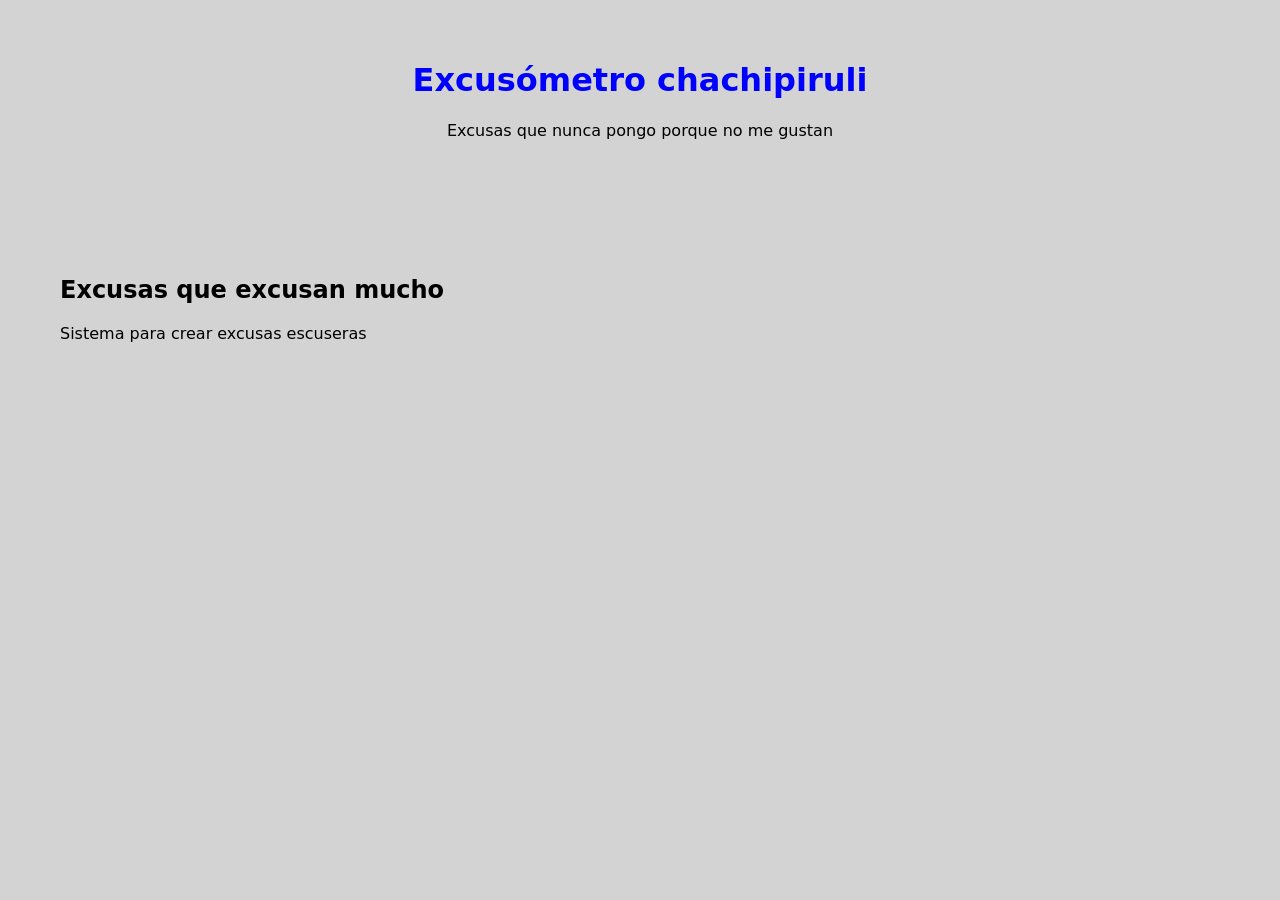
==== index.html @ 79a610bb "excusumetro chachipiruli" ====
<!DOCTYPE html>
<html lang="en">

<head>
    <meta charset="UTF-8">
    <meta name="viewport" content="width=device-width, initial-scale=1.0">
    <link rel="stylesheet" href="styles.css">
    <title>RuizUnai_Excusometro</title>
</head>

<body>
    <header>
        <h1>Excusómetro chachipiruli</h1>
        <p>Excusas que nunca pongo porque no me gustan</p>
    </header>

    <main>
        <h2>Excusas que excusan mucho</h2>
        <p>Sistema para crear excusas escuseras</p>
    </main>

</body>

</html>
---- styles.css ----
body {
    margin: 0;
    background-color: lightgray;
    font-family: system-ui, -apple-system, BlinkMacSystemFont, 'Segoe UI', Roboto, Oxygen, Ubuntu, Cantarell, 'Open Sans', 'Helvetica Neue', sans-serif;
}

h1 {
    color: blue;
}

header {
    padding: 40px;
    text-align: center;
}

main {
    padding: 60px;
}
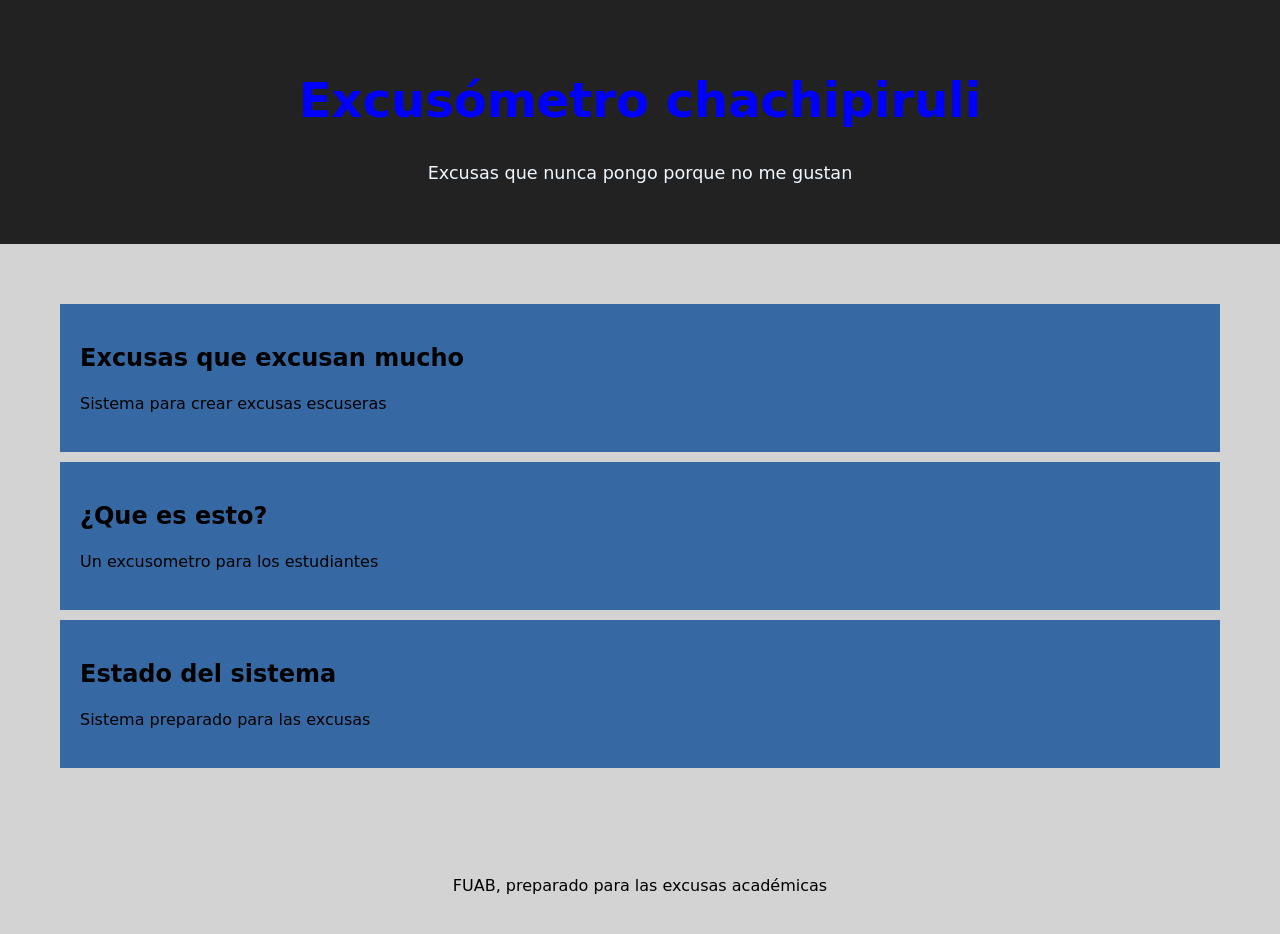
==== commit 3078a78b: "Actualización 21/09" ====
--- a/index.html
+++ b/index.html
@@ -4,6 +4,9 @@
 <head>
     <meta charset="UTF-8">
     <meta name="viewport" content="width=device-width, initial-scale=1.0">
+    <meta name="description" content="Sistema experimental para las excusas">
+    <meta name="keywords" content="excusas, detector, estudiantes, sistema, excusometro">
+    <link rel="shortcut icon" href="img/android-brands-solid-full.svg" type="image/x-icon">
     <link rel="stylesheet" href="styles.css">
     <title>RuizUnai_Excusometro</title>
 </head>
@@ -15,10 +18,25 @@
     </header>
 
     <main>
-        <h2>Excusas que excusan mucho</h2>
-        <p>Sistema para crear excusas escuseras</p>
+        <section>
+            <h2>Excusas que excusan mucho</h2>
+            <p>Sistema para crear excusas escuseras</p>
+        </section>
+
+        <section>
+            <h2>¿Que es esto?</h2>
+            <p>Un excusometro para los estudiantes</p>
+        </section>
+
+        <section>
+            <h2>Estado del sistema</h2>
+            <p>Sistema preparado para las excusas</p>
+        </section>
     </main>
 
+    <footer>
+        <p>FUAB, preparado para las excusas académicas</p>
+    </footer>
 </body>
 
 </html>
--- a/styles.css
+++ b/styles.css
@@ -6,13 +6,40 @@
 
 h1 {
     color: blue;
+    font-size: 3em;
+}
+
+h2{
+    font-size: 1.5rem;
+}
+
+p{
+    line-height: 1.5;
+}
+
+header p{
+    font-size: 1.1rem;
 }
 
 header {
     padding: 40px;
     text-align: center;
+    background-color: #222;
+    color: aliceblue;
 }
 
 main {
     padding: 60px;
+    margin: auto;
+}
+
+section{
+    background-color: rgb(54, 105, 164);
+    padding: 20px;
+    margin-bottom: 10px;
+}
+
+footer{
+    padding: 20px;
+    text-align: center;
 }
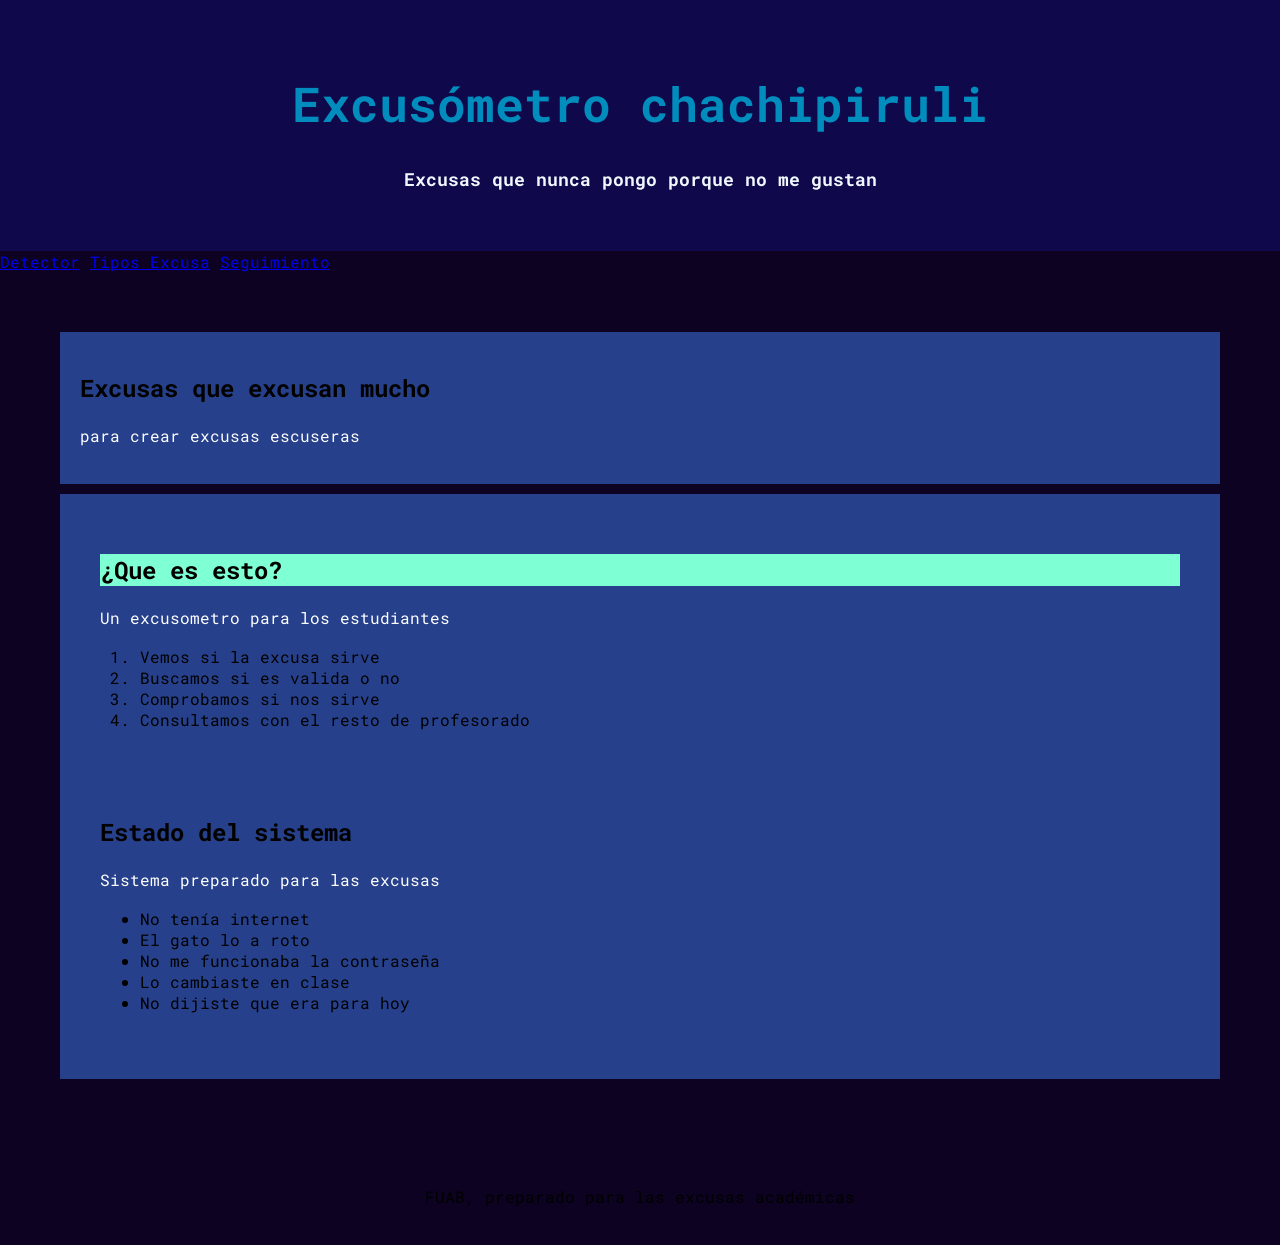
==== commit a749e0ba: "actualització 05/10" ====
--- a/index.html
+++ b/index.html
@@ -17,20 +17,40 @@
         <p>Excusas que nunca pongo porque no me gustan</p>
     </header>
 
+    <nav>
+        <a href="#">Detector</a>
+        <a href="#">Tipos Excusa</a>
+        <a href="#">Seguimiento</a>
+    </nav>
+
     <main>
         <section>
             <h2>Excusas que excusan mucho</h2>
-            <p>Sistema para crear excusas escuseras</p>
+            <p style="color: #FFFFFF"> para crear excusas escuseras</p>
         </section>
 
         <section>
-            <h2>¿Que es esto?</h2>
-            <p>Un excusometro para los estudiantes</p>
+            <section class="como">
+            <h2 id="QueEs">¿Que es esto?</h2>
+            <p style="color: #FFFFFF"> Un excusometro para los estudiantes</p>
+            <ol>
+                <li>Vemos si la excusa sirve</li>
+                <li>Buscamos si es valida o no</li>
+                <li>Comprobamos si nos sirve</li>
+                <li>Consultamos con el resto de profesorado</li>
+            </ol>
         </section>
 
         <section>
             <h2>Estado del sistema</h2>
-            <p>Sistema preparado para las excusas</p>
+            <p style="color: #FFFFFF;">Sistema preparado para las excusas</p>
+            <ul>
+                <li>No tenía internet</li>
+                <li>El gato lo a roto</li>
+                <li>No me funcionaba la contraseña</li>
+                <li>Lo cambiaste en clase</li>
+                <li>No dijiste que era para hoy</li>
+            </ul>
         </section>
     </main>
 
--- a/styles.css
+++ b/styles.css
@@ -1,11 +1,13 @@
+@import url('https://fonts.googleapis.com/css2?family=Roboto+Mono:ital,wght@0,100..700;1,100..700&display=swap');
+
 body {
     margin: 0;
-    background-color: lightgray;
-    font-family: system-ui, -apple-system, BlinkMacSystemFont, 'Segoe UI', Roboto, Oxygen, Ubuntu, Cantarell, 'Open Sans', 'Helvetica Neue', sans-serif;
+    background-color: #0D0221;
+     font-family: "Roboto Mono", monospace;
 }
 
 h1 {
-    color: blue;
+    color: #008DBD;
     font-size: 3em;
 }
 
@@ -19,12 +21,13 @@
 
 header p{
     font-size: 1.1rem;
+    font-weight: bold;
 }
 
 header {
     padding: 40px;
     text-align: center;
-    background-color: #222;
+    background-color: #0F084B;
     color: aliceblue;
 }
 
@@ -33,8 +36,12 @@
     margin: auto;
 }
 
+#QueEs{
+    background-color: aquamarine;
+}
+
 section{
-    background-color: rgb(54, 105, 164);
+    background-color: #26408B;
     padding: 20px;
     margin-bottom: 10px;
 }
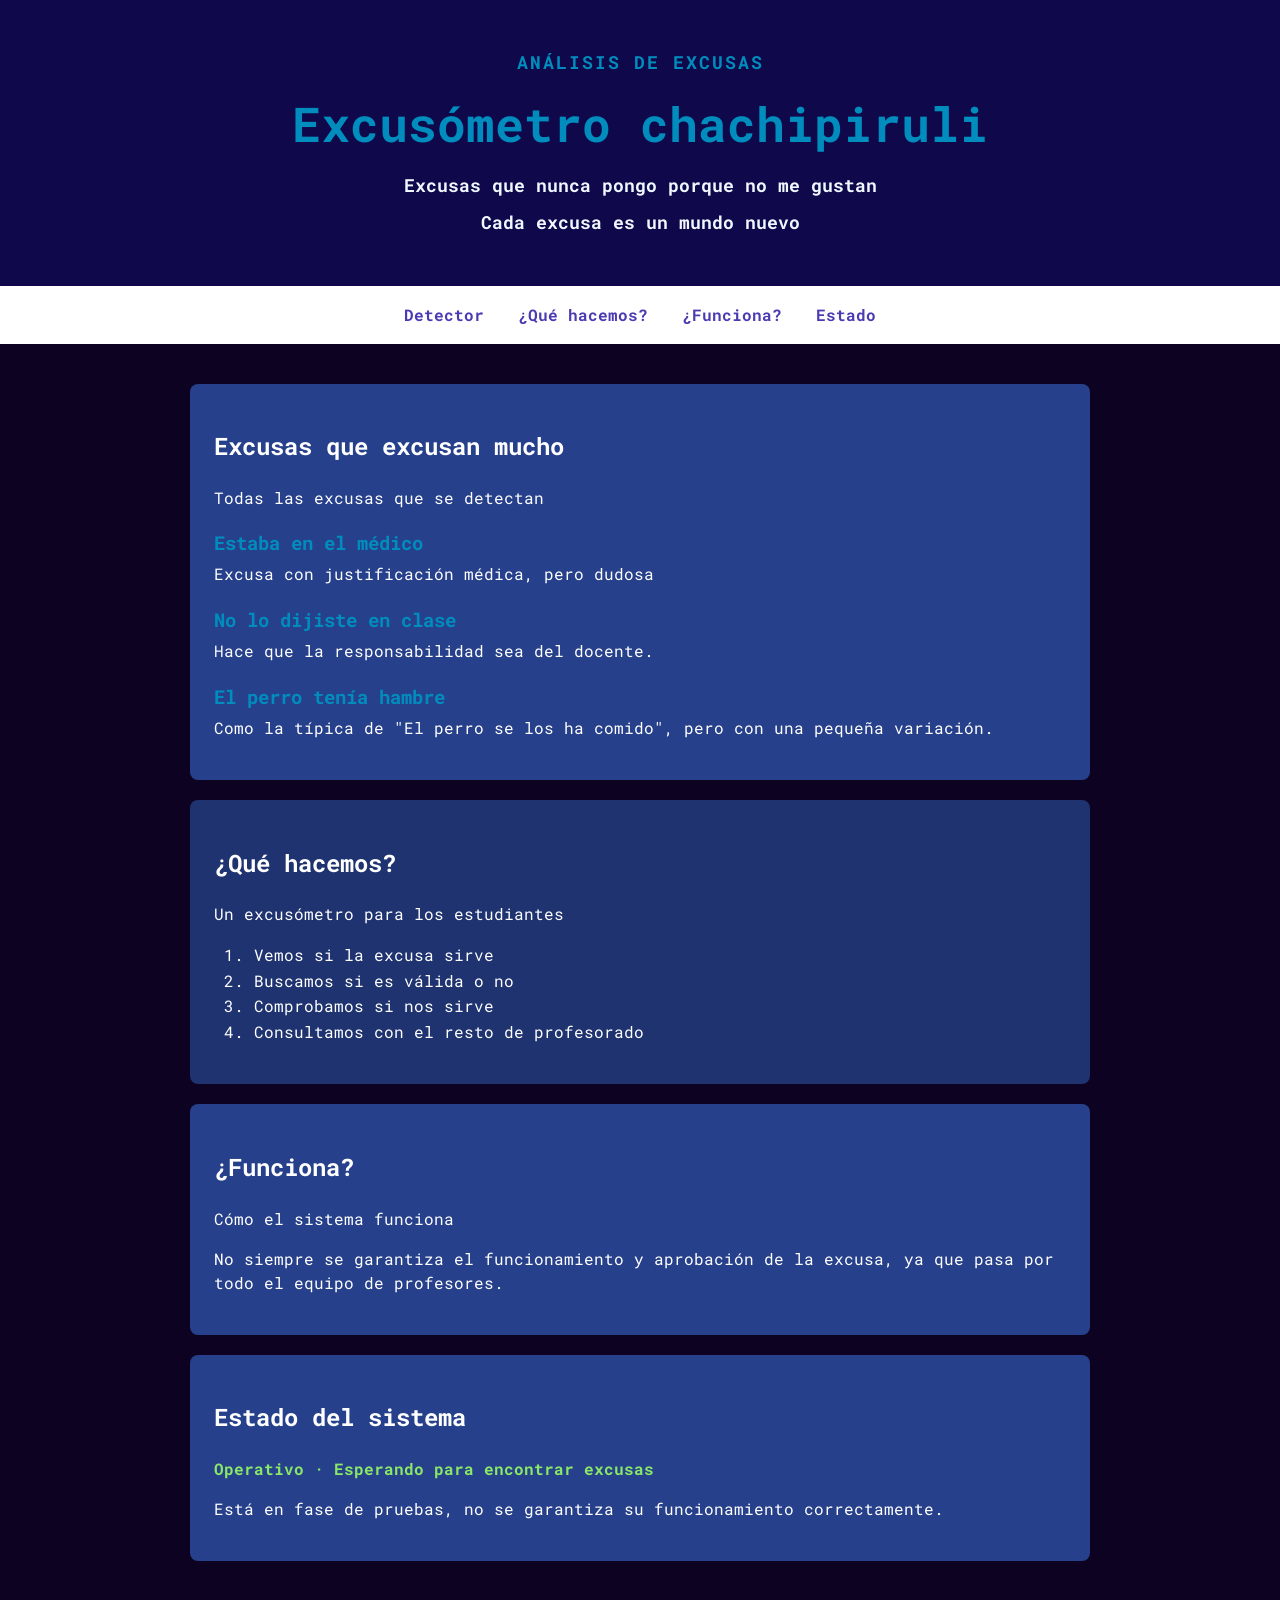
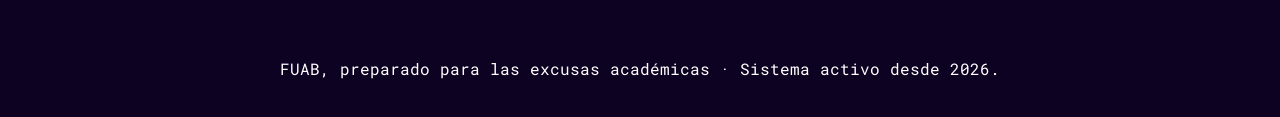
==== commit 199ebb85: "excusometro final" ====
--- a/index.html
+++ b/index.html
@@ -1,62 +1,84 @@
 <!DOCTYPE html>
-<html lang="en">
+<html lang="es">
 
 <head>
     <meta charset="UTF-8">
     <meta name="viewport" content="width=device-width, initial-scale=1.0">
     <meta name="description" content="Sistema experimental para las excusas">
     <meta name="keywords" content="excusas, detector, estudiantes, sistema, excusometro">
+    <title>RuizUnai_Excusometro</title>
     <link rel="shortcut icon" href="img/android-brands-solid-full.svg" type="image/x-icon">
     <link rel="stylesheet" href="styles.css">
-    <title>RuizUnai_Excusometro</title>
 </head>
 
 <body>
+
     <header>
+        <p class="instituto">ANÁLISIS DE EXCUSAS</p>
         <h1>Excusómetro chachipiruli</h1>
         <p>Excusas que nunca pongo porque no me gustan</p>
+        <p>Cada excusa es un mundo nuevo</p>
     </header>
 
     <nav>
-        <a href="#">Detector</a>
-        <a href="#">Tipos Excusa</a>
-        <a href="#">Seguimiento</a>
+        <a href="#Detector">Detector</a>
+        <a href="#QueEs">¿Qué hacemos?</a>
+        <a href="#Funciona">¿Funciona?</a>
+        <a href="#estado">Estado</a>
     </nav>
 
     <main>
-        <section>
+
+        <section id="Detector">
             <h2>Excusas que excusan mucho</h2>
-            <p style="color: #FFFFFF"> para crear excusas escuseras</p>
+            <p>Todas las excusas que se detectan</p>
+
+            <article class="excusa">
+                <h3>Estaba en el médico</h3>
+                <p>Excusa con justificación médica, pero dudosa</p>
+            </article>
+
+            <article class="excusa">
+                <h3>No lo dijiste en clase</h3>
+                <p>Hace que la responsabilidad sea del docente.</p>
+            </article>
+
+            <article class="excusa">
+                <h3>El perro tenía hambre</h3>
+                <p>Como la típica de "El perro se los ha comido", pero con una pequeña variación.</p>
+            </article>
         </section>
 
-        <section>
-            <section class="como">
-            <h2 id="QueEs">¿Que es esto?</h2>
-            <p style="color: #FFFFFF"> Un excusometro para los estudiantes</p>
+        <section id="QueEs">
+            <h2>¿Qué hacemos?</h2>
+            <p>Un excusómetro para los estudiantes</p>
+
             <ol>
                 <li>Vemos si la excusa sirve</li>
-                <li>Buscamos si es valida o no</li>
+                <li>Buscamos si es válida o no</li>
                 <li>Comprobamos si nos sirve</li>
                 <li>Consultamos con el resto de profesorado</li>
             </ol>
         </section>
 
-        <section>
+        <section id="Funciona">
+            <h2>¿Funciona?</h2>
+            <p>Cómo el sistema funciona</p>
+            <p>No siempre se garantiza el funcionamiento y aprobación de la excusa, ya que pasa por todo el equipo de profesores.</p>
+        </section>
+
+        <section id="estado">
             <h2>Estado del sistema</h2>
-            <p style="color: #FFFFFF;">Sistema preparado para las excusas</p>
-            <ul>
-                <li>No tenía internet</li>
-                <li>El gato lo a roto</li>
-                <li>No me funcionaba la contraseña</li>
-                <li>Lo cambiaste en clase</li>
-                <li>No dijiste que era para hoy</li>
-            </ul>
+            <p class="estado-operativo">Operativo · Esperando para encontrar excusas</p>
+            <p>Está en fase de pruebas, no se garantiza su funcionamiento correctamente.</p>
         </section>
+
     </main>
 
     <footer>
-        <p>FUAB, preparado para las excusas académicas</p>
+        <p>FUAB, preparado para las excusas académicas · Sistema activo desde 2026.</p>
     </footer>
+
 </body>
 
 </html>
--- a/styles.css
+++ b/styles.css
@@ -3,25 +3,24 @@
 body {
     margin: 0;
     background-color: #0D0221;
-     font-family: "Roboto Mono", monospace;
+    color: #FFFFFF;
+    font-family: "Roboto Mono", monospace;
+    line-height: 1.6;
 }
 
 h1 {
     color: #008DBD;
     font-size: 3em;
+    margin: 10px 0;
 }
 
-h2{
+h2 {
     font-size: 1.5rem;
+    color: #FFFFFF;
 }
 
-p{
+p {
     line-height: 1.5;
-}
-
-header p{
-    font-size: 1.1rem;
-    font-weight: bold;
 }
 
 header {
@@ -31,22 +30,68 @@
     color: aliceblue;
 }
 
+header p {
+    font-size: 1.1rem;
+    font-weight: bold;
+    margin: 10px 0;
+}
+
+header p.instituto {
+    letter-spacing: 2px;
+    color: #008DBD;
+}
+
+nav {
+    background-color: #ffffff;
+    padding: 16px;
+    text-align: center;
+}
+
+nav a {
+    color: #4b3bb2;
+    text-decoration: none;
+    margin: 0 12px;
+    font-weight: 700;
+}
+
+nav a:hover {
+    color: #008DBD;
+}
+
 main {
-    padding: 60px;
+    max-width: 900px;
+    padding: 40px 20px;
     margin: auto;
 }
 
-#QueEs{
-    background-color: aquamarine;
+section {
+    background-color: #26408B;
+    padding: 24px;
+    margin-bottom: 20px;
+    border-radius: 8px;
 }
 
-section{
-    background-color: #26408B;
-    padding: 20px;
-    margin-bottom: 10px;
+.excusa h3 {
+    color: #008DBD;
+    margin-bottom: 4px;
 }
 
-footer{
+.excusa p {
+    margin-top: 0;
+    margin-bottom: 16px;
+}
+
+#QueEs {
+    background-color: #1e3370;
+}
+
+#estado .estado-operativo {
+    color: #89e867;
+    font-weight: bold;
+}
+
+footer {
     padding: 20px;
     text-align: center;
+    color: #FFFFFF;
 }
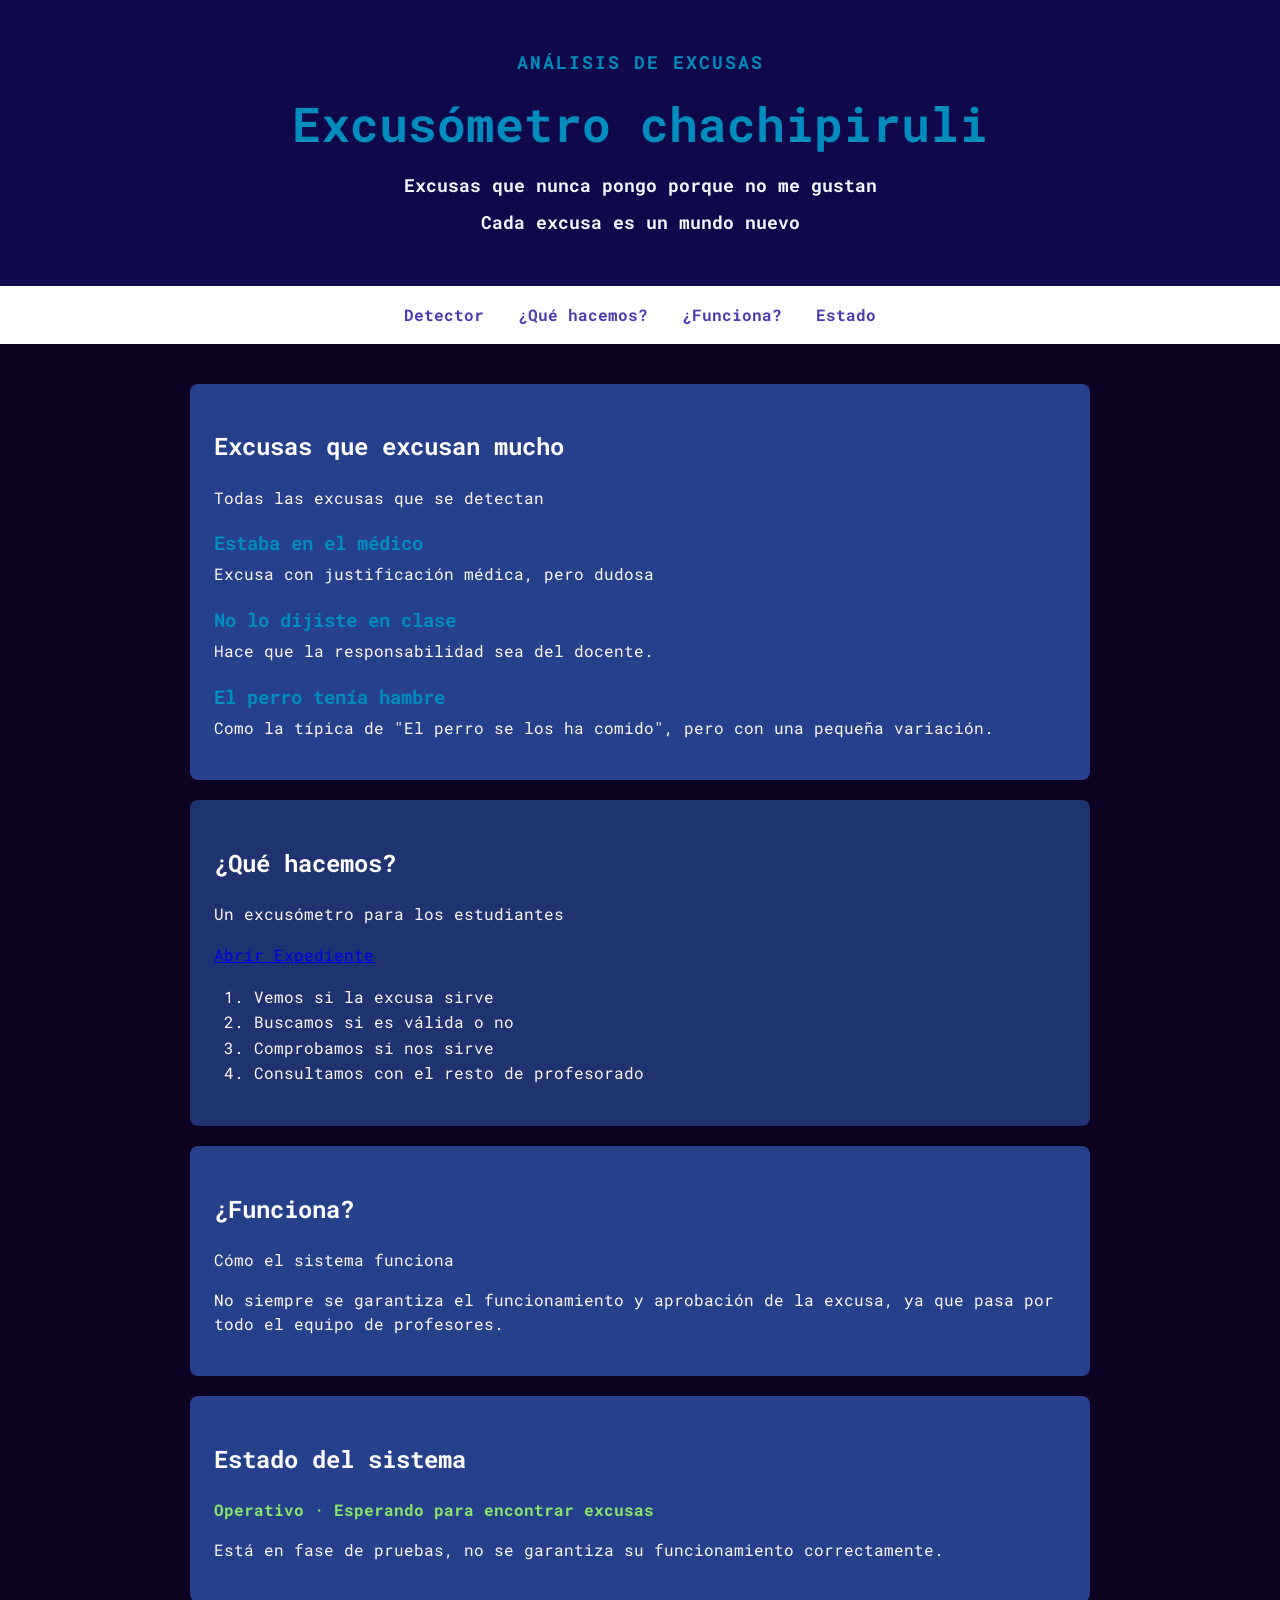
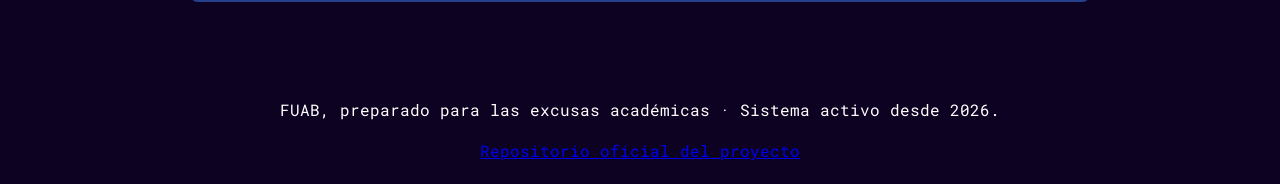
==== commit eaee7678: "nueva rama con expediente" ====
--- a/index.html
+++ b/index.html
@@ -52,6 +52,8 @@
         <section id="QueEs">
             <h2>¿Qué hacemos?</h2>
             <p>Un excusómetro para los estudiantes</p>
+            <!--  Cambiar color -->
+            <a href="paginas/expediente.html">Abrir Expediente</a>
 
             <ol>
                 <li>Vemos si la excusa sirve</li>
@@ -77,6 +79,7 @@
 
     <footer>
         <p>FUAB, preparado para las excusas académicas · Sistema activo desde 2026.</p>
+        <a href="https://github.com/ruu1z/RuizUnai_Excusometro/tree/desarrollo" target="_blank"> Repositorio oficial del proyecto </a>
     </footer>
 
 </body>
--- a/styles.css
+++ b/styles.css
@@ -3,7 +3,7 @@
 body {
     margin: 0;
     background-color: #0D0221;
-    color: #FFFFFF;
+    color: #fef8f8;
     font-family: "Roboto Mono", monospace;
     line-height: 1.6;
 }
